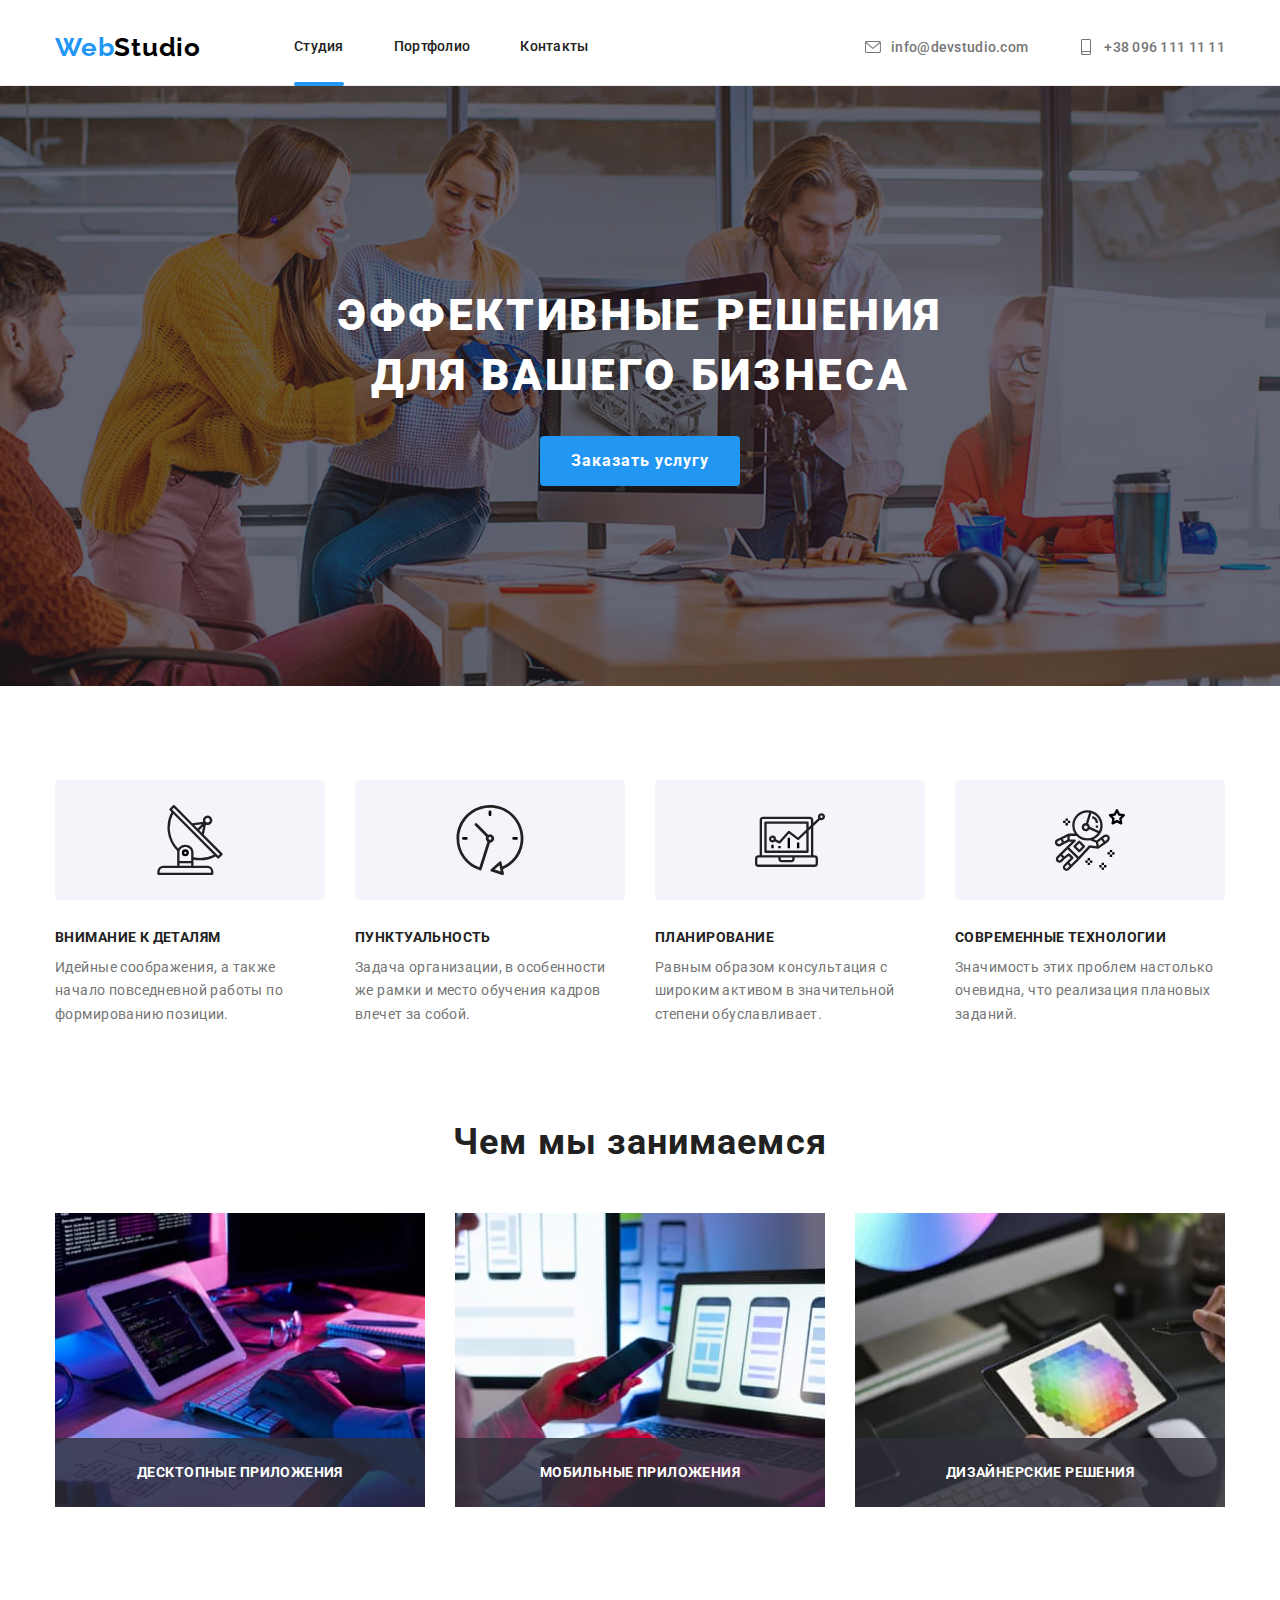
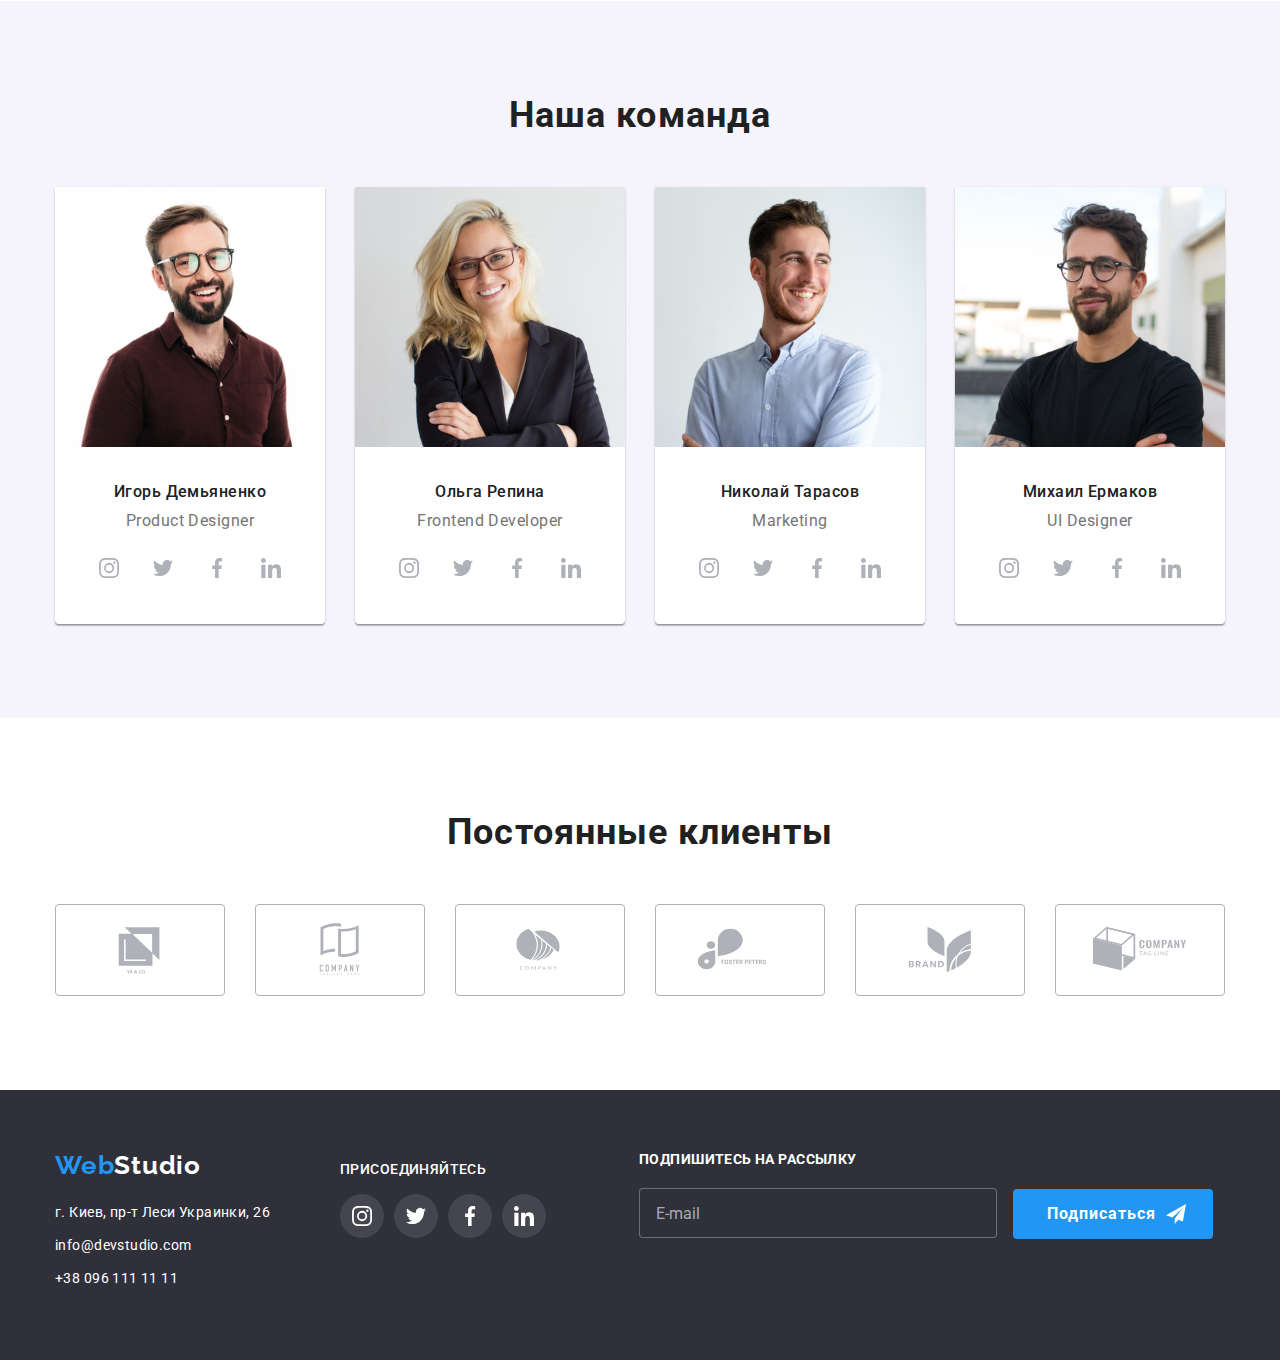
==== index.html @ be13a493 "зроблено папки для scss" ====
<!DOCTYPE html>
<html lang="ru">

<head>
    <meta charset="UTF-8">
    <meta http-equiv="X-UA-Compatible" content="IE=edge">
    <meta name="viewport" content="width=device-width, initial-scale=1.0">
    <title>Document</title>
    <link rel="stylesheet"
        href="https://cdnjs.cloudflare.com/ajax/libs/modern-normalize/1.1.0/modern-normalize.min.css">
    <link
        href="https://fonts.googleapis.com/css2?family=Raleway:wght@700&family=Roboto:wght@400;500;700;900&display=swap"
        rel="stylesheet">
    <!-- <link rel="stylesheet" href="./css/style.css"> -->
    <link rel="stylesheet" href="./css/main.min.css">
</head>

<body class="page">
    <header class="header">
        <div class="container">
            <nav class="nav">
                <a class="logo link" href="index.html"><span class="web">Web</span>Studio</a>
                <ul class="nav-list list">
                    <li class="link-text"><a class="nav-link studio link" href="index.html">Студия</a></li>
                    <li class="link-text"><a class="nav-link link" href="./portfolio.html">Портфолио</a></li>
                    <li class="link-text"><a class="nav-link link" href="">Контакты</a></li>
                </ul>
            </nav>
            <div class="contact-links link">
                <a class="contact-link link" href="mailto:info@devstudio.com">
                    <svg class="contacts-logo">
                        <use href="./images/svg/sprite.svg#icon-envelope"></use>
                    </svg> 
                    <span>
                        info@devstudio.com
                    </span>
                </a>
                <a class="contact-link link" href="tel:+380961111111">
                    <svg class="contacts-logo">
                        <use href="./images/svg/sprite.svg#icon-smartphone"></use>
                    </svg>
                    <span>
                        +38 096 111 11 11
                    </span>
                </a>
            </div>
        </div>
    </header>
    <main>
        <!-- секція герой -->
        <section class="section-hero">
            <h1 class="hero-title">Эффективные решения <br /> для вашего бизнеса</h1>
            <button class="hero-button" type="button" data-modal-open>Заказать услугу</button>
        </section>

        <!-- секція про нас -->

        <section class="about-us">
            <div class="container">
                <h2 hidden>О нас</h2>
                <ul class="superiority-list list">
                    <li class="superiority-item">
                        <div class="superiority-ikon">
                            <svg class="superiority-img" width="70" height="70">
                                <use href="./images/svg/sprite.svg#icon-antenna"></use>
                            </svg>
                        </div>
                        <h3 class="about-us-title">Внимание к деталям</h3>
                        <p class="about-us-text">Идейные соображения, а также начало повседневной работы по формированию
                            позиции.</p>
                    </li>
                    <li class="superiority-item">
                        <div class="superiority-ikon">
                            <svg class="superiority-img" width="70" height="70">
                                <use href="./images/svg/sprite.svg#icon-clock"></use>
                            </svg>
                        </div>
                        <h3 class="about-us-title">Пунктуальность</h3>
                        <p class="about-us-text">Задача организации, в особенности же рамки и место обучения кадров
                            влечет
                            за собой.</p>
                    </li>
                    <li class="superiority-item">
                        <div class="superiority-ikon">
                            <svg class="superiority-img" width="70" height="70">
                                <use href="./images/svg/sprite.svg#icon-diagram"></use>
                            </svg>
                        </div>
                        <h3 class="about-us-title">Планирование</h3>
                        <p class="about-us-text">Равным образом консультация с широким активом в значительной степени
                            обуславливает.</p>
                    </li>
                    <li class="superiority-item">
                        <div class="superiority-ikon">
                            <svg class="superiority-img" width="70" height="70">
                                <use href="./images/svg/sprite.svg#icon-astronaut"></use>
                            </svg>
                        </div>
                        <h3 class="about-us-title">Современные технологии</h3>
                        <p class="about-us-text">Значимость этих проблем настолько очевидна, что реализация плановых
                            заданий.</p>
                    </li>
                </ul>
            </div>
        </section>

        <!-- секція чим ми займамося -->
        <section class="section-work">
            <div class="container">
                <h2 class="work-title">Чем мы занимаемся</h2>
                <ul class="work-list list">
                    <li class="work-item">
                        <img src="./images/work/work1.jpg" alt="Работа за компьютером" width="370">
                        <div class="work-item-descr">
                            <p class="work-text">Десктопные приложения</p>
                        </div>
                    </li>
                    <li class="work-item">
                        <img src="./images/work/work2.jpg" alt="Рука с телефоном перед компьютером" width="370">
                        <div class="work-item-descr">
                            <p class="work-text">Мобильные приложения</p>
                        </div>
                    </li>
                    <li class="work-item">
                        <img src="./images/work/work3.jpg" alt="Планшет" width="370">
                        <div class="work-item-descr">
                            <p class="work-text">Дизайнерские решения</p>
                        </div>
                    </li>
                </ul>
            </div>
        </section>

        <!-- секція наша команда -->
        <section class="team">
            <div class="container">
                <h2 class="team-title">Наша команда</h2>
                <ul class="team-list list">
                    <li class="team-item">
                        <img src="./images/team/person1.jpg" alt="фото мужчины" width="270">
                        <div class="team-content">
                            <h3 class="team-name">Игорь Демьяненко</h3>
                            <p class="team-text">Product Designer</p>
                            <ul class="social-list list">
                                <li class="list-item ">
                                    <a class="s-l" href="">
                                        <svg class="social-icon " width="44" height="44">
                                            <use href="./images/svg/sprite.svg#icon-instagram"></use>
                                        </svg>
                                    </a>
                                </li>
                                <li class="list-item">
                                    <a class="s-l" href="">
                                        <svg class="social-icon" width="44" height="44">
                                            <use href="./images/svg/sprite.svg#icon-twitter"></use>
                                        </svg>
                                    </a>
                                </li>
                                <li class="list-item">
                                    <a class="s-l" href="">
                                        <svg class="social-icon" width="44" height="44">
                                            <use href="./images/svg/sprite.svg#icon-facebook"></use>
                                        </svg>
                                    </a>
                                </li>
                                <li class="list-item">
                                    <a class="s-l" href="">
                                        <svg class="social-icon" width="44" height="44">
                                            <use href="./images/svg/sprite.svg#icon-linkedin"></use>
                                        </svg>
                                    </a>
                                </li>
                            </ul>
                        </div>
                    </li>
                    <li class="team-item">
                        <img src="./images/team/person2.jpg" alt="фото женщины" width="270">
                        <div class="team-content">
                            <h3 class="team-name">Ольга Репина</h3>
                            <p class="team-text">Frontend Developer</p>
                            <ul class="social-list list">
                                <li class="list-item">
                                    <a class="s-l" href="">
                                        <svg class="social-icon" width="44" height="44">
                                            <use href="./images/svg/sprite.svg#icon-instagram"></use>
                                        </svg>
                                    </a>
                                </li>
                                <li class="list-item">
                                    <a class="s-l" href="">
                                        <svg class="social-icon" width="44" height="44">
                                            <use href="./images/svg/sprite.svg#icon-twitter"></use>
                                        </svg>
                                    </a>
                                </li>
                                <li class="list-item">
                                    <a class="s-l" href="">
                                        <svg class="social-icon" width="44" height="44">
                                            <use href="./images/svg/sprite.svg#icon-facebook"></use>
                                        </svg>
                                    </a>
                                </li>
                                <li class="list-item">
                                    <a class="s-l" href="">
                                        <svg class="social-icon" width="44" height="44">
                                            <use href="./images/svg/sprite.svg#icon-linkedin"></use>
                                        </svg>
                                    </a>
                                </li>
                            </ul>
                        </div>
                    </li>
                    <li class="team-item">
                        <img src="./images/team/person3.jpg" alt="фото мужчины" width="270">
                        <div class="team-content">
                            <h3 class="team-name">Николай Тарасов</h3>
                            <p class="team-text">Marketing</p>
                            <ul class="social-list list">
                                <li class="list-item">
                                    <a class="s-l" href="">
                                        <svg class="social-icon" width="44" height="44">
                                            <use href="./images/svg/sprite.svg#icon-instagram"></use>
                                        </svg>
                                    </a>
                                </li>
                                <li class="list-item">
                                    <a class="s-l" href="">
                                        <svg class="social-icon" width="44" height="44">
                                            <use href="./images/svg/sprite.svg#icon-twitter"></use>
                                        </svg>
                                    </a>
                                </li>
                                <li class="list-item">
                                    <a class="s-l" href="">
                                        <svg class="social-icon" width="44" height="44">
                                            <use href="./images/svg/sprite.svg#icon-facebook"></use>
                                        </svg>
                                    </a>
                                </li>
                                <li class="list-item">
                                    <a class="s-l" href="">
                                        <svg class="social-icon" width="44" height="44">
                                            <use href="./images/svg/sprite.svg#icon-linkedin"></use>
                                        </svg>
                                    </a>
                                </li>
                            </ul>
                        </div>
                    </li>
                    <li class="team-item">
                        <img src="./images/team/person4.jpg" alt="фото мужчины" width="270">
                        <div class="team-content">
                            <h3 class="team-name">Михаил Ермаков</h3>
                            <p class="team-text">UI Designer</p>
                            <ul class="social-list list">
                                <li class="list-item">
                                    <a class="s-l" href="">
                                        <svg class="social-icon" width="44" height="44">
                                            <use href="./images/svg/sprite.svg#icon-instagram"></use>
                                        </svg>
                                    </a>
                                </li>
                                <li class="list-item">
                                    <a class="s-l" href="">
                                        <svg class="social-icon" width="44" height="44">
                                            <use href="./images/svg/sprite.svg#icon-twitter"></use>
                                        </svg>
                                    </a>
                                </li>
                                <li class="list-item">
                                    <a class="s-l" href="">
                                        <svg class="social-icon" width="44" height="44">
                                            <use href="./images/svg/sprite.svg#icon-facebook"></use>
                                        </svg>
                                    </a>
                                </li>
                                <li class="list-item">
                                    <a class="s-l" href="">
                                        <svg class="social-icon" width="44" height="44">
                                            <use href="./images/svg/sprite.svg#icon-linkedin"></use>
                                        </svg>
                                    </a>
                                </li>
                            </ul>
                        </div>
                    </li>
                </ul>
            </div>
        </section>
    <!-- постійні клієнти -->
        <section class="our-clients">
            <h2 class="clients-title">Постоянные клиенты</h2>
            <ul class="client-list list">
                <li class="client-item">
                    <a class="cl-link" href="">
                        <svg class="client-logo ">
                            <use href="./images/svg/sprite.svg#icon-logo"> </use>
                        </svg>
                    </a>
                </li>
                <li class="client-item">
                    <a class="cl-link" href="">
                        <svg class="client-logo">
                            <use href="./images/svg/sprite.svg#icon-logo-1"> </use>
                        </svg>
                    </a>
                </li>
                <li class="client-item">
                    <a class="cl-link" href="">
                        <svg class="client-logo">
                            <use href="./images/svg/sprite.svg#icon-logo-2"> </use>
                        </svg>
                    </a>
                </li>
                <li class="client-item">
                    <a class="cl-link" href="">
                        <svg class="client-logo">
                            <use href="./images/svg/sprite.svg#icon-logo-3"> </use>
                        </svg>
                    </a>
                </li>
                <li class="client-item">
                    <a class="cl-link" href="">
                        <svg class="client-logo">
                            <use href="./images/svg/sprite.svg#icon-logo-4"> </use>
                        </svg>
                    </a>
                </li>
                <li class="client-item">
                    <a class="cl-link" href="">
                        <svg class="client-logo">
                            <use href="./images/svg/sprite.svg#icon-logo-5"> </use>
                        </svg>
                    </a>
                </li>
            </ul>
        </section>
    </main>

    <footer class="footer-all">
        <div class="container d-flex">
            <div class="container-footer">
                <a class="logo-footer link" href="index.html"><span class="web">Web</span>Studio</a>
                <address class="address">
                    <p class="address-text link">г. Киев, пр-т Леси Украинки, 26</p>
                    <a class="contacts-link-footer link" href="mailto:info@devstudio.com">info@devstudio.com</a>
                    <a class="contacts-link-footer link" href="tel:+380961111111">+38 096 111 11 11</a>
                </address>
            </div>
            <div class="footer-social">
                <h3 class="footer-social-title">ПРИСОЕДИНЯЙТЕСЬ</h3>
                <ul class="social-list list">
                    <li class="list-item">
                        <a class="s-l" href="">
                            <svg class="social-icon footer-icon" width="44" height="44">
                                <use href="./images/svg/sprite.svg#icon-instagram"></use>
                            </svg>
                        </a>
                    </li>
                    <li class="list-item">
                        <a class="s-l" href="">
                            <svg class="social-icon footer-icon" width="44" height="44">
                                <use href="./images/svg/sprite.svg#icon-twitter"></use>
                            </svg>
                        </a>
                    </li>
                    <li class="list-item">
                        <a class="s-l" href="">
                            <svg class="social-icon footer-icon" width="44" height="44">
                                <use href="./images/svg/sprite.svg#icon-facebook"></use>
                            </svg>
                        </a>
                    </li>
                    <li class="list-item">
                        <a class="s-l" href="">
                            <svg class="social-icon footer-icon" width="44" height="44">
                                <use href="./images/svg/sprite.svg#icon-linkedin"></use>
                            </svg>
                        </a>
                    </li>
                </ul>
            </div>
        

        <div>
            <form class="footer-form">
                <b class="footer-form-name">подпишитесь на рассылку</b>
                <div>
                    <input class="colortext" type="text" name="mail" placeholder="E-mail">
                    <button type="submit" class="footer-form-button">
                        <span class="subscribe">Подписаться</span>
                        <svg class="subscribe-icon">
                            <use href="./images/svg/sprite.svg#icon-icon-send"></use>
                        </svg>
                    </button>
                </div>
            </form>
        </div>
    </div>

    </footer>

    <div class="backdrop is-hidden" data-modal>
        <div class="modal">
            <form class="modal-form">
                <p class="modal-title">Оставьте свои данные, мы вам перезвоним</p>
                <div class="modal-group">
                    <label class="modal-label" for="user-name">Имя</label>
                    <input class="modal-input" type="text" name="name" id="user-name">
                    <svg class="modal-logo">
                        <use href="./images/modal/modal.svg#icon-person-black-18dp-1"></use>
                    </svg>
                </div>

                <div class="modal-group">
                    <label class="modal-label" for="user-tel">Телефон</label>
                   <span class=""></span>
                    <input class="modal-input" type="tel" name="phone-number" id="user-tel">
                    <svg class="modal-logo">
                        <use href="./images/modal/modal.svg#icon-phone-black-18dp-1"></use>
                    </svg>
                </div>
                <div class="modal-group">
                    <label class="modal-label" for="user-email">Почта</label>
                    <input class="modal-input" type="email" name="email" id="user-email">
                    <svg class="modal-logo">
                        <use href="./images/modal/modal.svg#icon-email-black-18dp-1"></use>
                    </svg>
                </div>
                <div class="modal-group">
                    <label class="modal-label" for="user-coment">Комментарий</label>
                    <textarea class="modal-textarea" name="coment" id="user-coment" placeholder="Введите текст" ></textarea>
                </div>
        
                <label class="checkbox-label">
                    <input class="checkbox-input" type="checkbox" name="contract" value="accept-contract">
                    <svg class="checkbox-icon" width="16" height="15">
                        <use href="./images/svg/sprite.svg#icon-check"></use>
                    </svg>
                    <span class="modal-option-span">Соглашаюсь с рассылкой и принимаю
                        <a href="#">Условия договора</a></span>
                </label>
                            
                <button type="submit" class="btn-submit">Отправить</button>

            </form>            
            <button class="modal-button" data-modal-close>
                <svg class="modal-logo-close">
                    <use href="./images/modal/modal.svg#icon-close-black-18dp-2-1" width="18" height="18"></use>
                </svg>
            </button> </div>
    </div>
    
    <script src="./js/modal.js"></script>
</body>

</html>
---- css/style.css ----
/* стилі сторінки */




/* хедер */



/* logo */



/* nav */


/* hero */



 /* <!-- секція про нас --> */



 /* <!-- секція чим ми займамося --> */


/* <!-- секція наша команда --> */








/*--------------------------- footer -----------------------------*/

 

/*------------------ портфоліо -------------------------------*/
---- css/main.min.css ----
h1,h2,h3,h4,h5,h6,p{margin-top:0;margin-bottom:0}ul{margin-top:0;margin-bottom:0;padding-left:0}.html{box-sizing:border-box}.page{font-family:"Roboto",sans-serif;color:#757575}.list{list-style:none;padding:0;margin:0}.link{text-decoration:none}.container{width:1200px;padding-left:15px;padding-right:15px;margin:0 auto}.header .container{display:flex;align-items:center}.header{border-bottom:1px solid #ECECEC;padding-top:32px;padding-bottom:22px}.nav{display:flex;align-items:center}.nav-list{display:flex}.link-text{position:relative}.studio::after,.portfolio::after{content:"";position:absolute;left:0;bottom:-31px;display:block;width:100%;height:4px;border-radius:2px;background-color:#2196F3}.nav-link{display:block;color:#212121;font-weight:500;font-size:14px;line-height:1.14;letter-spacing:0.02em;transition-property:color;transition-duration:250ms;transition-timing-function:cubic-bezier(0.4, 0, 0.2, 1)}.nav-link:hover,.nav-link:focus{border-color:#2196F3;fill:#2196F3}.link-text:not(:last-child){margin-right:50px}.contact-links{display:flex;font-style:normal;font-weight:500;font-size:14px;line-height:1.1428;letter-spacing:0.02em;margin-left:auto;height:16px}.contact-link{color:#757575;display:flex;transition-property:color;transition-duration:250ms;transition-timing-function:cubic-bezier(0.4, 0, 0.2, 1)}.contact-link:focus,.contact-link:hover{color:#2196F3;fill:#2196F3}.contact-link:not(:last-child){margin-right:50px}.contacts-logo{width:16px;fill:#757575;margin-right:10px;transition-property:fill;transition-duration:250ms;transition-timing-function:cubic-bezier(0.4, 0, 0.2, 1)}.contact-link:hover .contacts-logo,.contact-link:focus .contacts-logo{color:#2196F3;fill:#2196F3}.logo{margin-right:93px;font-family:"Raleway",sans-serif;font-weight:700;font-size:26px;line-height:1.19;letter-spacing:0.03em;color:#000}.web{color:#2196F3}.section-hero{padding-top:200px;padding-bottom:200px;text-align:center;max-width:1600px;background-image:linear-gradient(rgba(47,48,58,0.4), rgba(47,48,58,0.4)),url(../images/bcg/bcg.jpg);background-repeat:no-repeat;background-position:center;background-size:cover;margin:auto}.hero-title{margin-top:0;margin-bottom:30px;font-weight:900;font-size:44px;line-height:1.36;letter-spacing:0.06em;text-transform:uppercase;color:#fff}.hero-button{margin:auto;text-align:center;width:200px;height:50px;border-radius:4px;border:none;font-weight:700;font-size:16px;line-height:1.87;align-items:center;letter-spacing:0.06em;color:#fff;background-color:#2196F3;cursor:pointer}.about-us{padding-top:94px}.superiority-list{display:flex;margin-left:-30px}.superiority-ikon{width:270px;height:120px;background:#F5F4FA;border-radius:4px;margin-bottom:30px;display:flex;justify-content:center;align-items:center}.superiority-item{width:calc((100% - 30px) / 4);margin-left:30px}.about-us-title{margin:0;font-size:14px;line-height:1.14;letter-spacing:0.03em;text-transform:uppercase;color:#212121}.about-us-text{margin-top:10px;font-weight:400;font-size:14px;line-height:1.71;letter-spacing:0.03em;color:#757575}.section-work{padding:94px 0}.work-title{margin-top:0;margin-bottom:50px;font-weight:700;font-size:36px;line-height:1.17;text-align:center;letter-spacing:0.03em;color:#212121}.work-item{position:relative;width:calc((100% - 60px) / 3);height:294px}.work-item:not(:last-child){margin-right:30px}.work-list{display:flex}.work-item-descr{position:absolute;bottom:0;right:0;width:100%;background:rgba(47,48,58,0.8)}.work-text{margin:27px 82px;font-weight:700;font-size:14px;line-height:1.14;text-align:center;letter-spacing:0.03em;text-transform:uppercase;color:#fff}.team-list{display:flex;margin-top:50px}.team{background-color:#F5F4FA;padding-top:94px;padding-bottom:94px}.team-item:not(:last-child){margin-right:30px}.team-item{width:calc((100% - 90px) / 4);background-color:#fff;box-shadow:0px 1px 3px rgba(0,0,0,0.12),0px 1px 1px rgba(0,0,0,0.14),0px 2px 1px rgba(0,0,0,0.2);border-radius:0px 0px 4px 4px}.team-title{font-weight:700;font-size:36px;line-height:1.16;text-align:center;letter-spacing:0.03em;color:#212121}.team-content{padding-top:30px;padding-bottom:30px}.team-name{margin-bottom:10px;font-weight:500;font-size:16px;line-height:1.19;text-align:center;letter-spacing:0.03em;color:#212121}.team-text{font-weight:400;font-size:16px;line-height:1.19;text-align:center;letter-spacing:0.03em;color:#757575}.social-list{display:flex;justify-content:center;margin-top:16px}.s-l:focus .social-icon{background-color:#2196F3;fill:#fff}.social-icon{fill:#AFB1B8;border-radius:50px;transition-property:background-color, fill;transition-duration:250ms;transition-timing-function:cubic-bezier(0.4, 0, 0.2, 1)}.social-icon:hover,.social-icon:focus{background-color:#2196F3;fill:#fff}.list-item:not(:last-child){margin-right:10px}.clients-title{font-weight:700;font-size:36px;line-height:1.16;text-align:center;letter-spacing:0.03em;color:#212121;margin-top:94px;margin-bottom:50px}.client-list{display:flex;justify-content:center;margin-bottom:94px}.client-item{width:170px;height:92px;border:1px solid #AFB1B8;border-radius:4px;align-items:center;display:flex;justify-content:center;transition-property:fill, border-color;transition-duration:250ms;transition-timing-function:cubic-bezier(0.4, 0, 0.2, 1)}.client-item:focus,.client-item:hover{border-color:#2196F3;fill:#2196F3}.cl-link{width:100%;height:100%;justify-content:center;display:flex;align-items:center}.client-item:not(:last-child){margin-right:30px}.client-logo{width:106px;height:60px;fill:#AFB1B8}.client-item:hover .client-logo{border-color:#2196F3;fill:#2196F3}.cl-link:focus .client-logo{border-color:#2196F3;fill:#2196F3}.footer-all{display:flex;align-items:baseline;padding-top:60px;padding-bottom:60px}.d-flex{display:flex}.logo-footer{font-family:"Raleway",sans-serif;font-weight:700;font-size:26px;line-height:1.19;letter-spacing:0.03em;color:#fff}.address-text,.contacts-link-footer{margin-top:0;margin-bottom:9px}.address{margin-top:20px;font-style:normal}.address-text,.contacts-link-footer{font-weight:400;font-size:14px;line-height:1.71;letter-spacing:0.03em;color:#fff}.contacts-link-footer{color:footer-link-color;display:block;transition-property:color;transition-duration:250ms;transition-timing-function:cubic-bezier(0.4, 0, 0.2, 1)}.contacts-link-footer:hover,.contacts-link-footer:focus{color:#2196F3}.footer-social-title{font-weight:500;font-size:14px;line-height:1.14;letter-spacing:0.03em;text-transform:uppercase;color:#FFFFFF}.footer-icon{background:rgba(255,255,255,0.1);border-radius:50px;fill:#FFFFFF}.footer-all{background-color:#2F303A}.footer-social{margin-left:70px;align-items:unset;margin-top:12px}.footer-form{margin-left:93px}.footer-form-name{font-weight:700;font-size:14px;line-height:1.14;letter-spacing:0.03em;text-transform:uppercase;color:#FFFFFF}.footer-form input{margin-top:20px;margin-right:12px;padding-left:16px;width:358px;height:50px;border:1px solid rgba(255,255,255,0.3);border-radius:4px;background-color:#2F303A}.footer-form input::placeholder{color:rgba(255,255,255,0.6)}.colortext{color:rgba(255,255,255,0.6)}.footer-form-button{width:200px;height:50px;background:#2196F3;border:none;border-radius:4px;display:inline-flex;align-items:center}.subscribe{display:flex;justify-content:center;align-items:center;font-weight:bold;font-size:16px;line-height:1,87;padding-left:28px;margin-right:10px;letter-spacing:0.06em;color:#FFFFFF}.subscribe-icon{width:20px;height:20px;fill:#FFFFFF;margin-right:10px}.filter-button-list{display:flex;justify-content:center;margin-left:auto;margin-right:auto;margin-bottom:50px}.filter-button-item{margin-right:8px}.filter-button-item:hover,.filter-button-item:focus{color:white;border-radius:4px}.filter-button-item:last-child{margin-right:0}.filter-button{padding:6px 22px;border:none;border-radius:4px;font-family:"Roboto",sans-serif;font-weight:500;font-size:16px;line-height:1.62;text-align:center;letter-spacing:0.03em;color:#212121;background-color:#F5F4FA;cursor:pointer}.filter-button:hover,.filter-button:focus{background:#2196F3;color:#FFFFFF}.section-project{padding-top:94px}.project-list{margin-top:50px;display:flex;flex-wrap:wrap;margin-bottom:100px}.project-text{position:absolute;top:0;left:0;width:100%;height:100%;padding:64px 23px;transform:translateY(100%);transition:transform 250ms linear;font-weight:normal;font-size:18px;line-height:1.56;letter-spacing:0.03em;color:#fff;background-color:rgba(33,150,243,0.9)}.all-card{position:relative;overflow:hidden}.project-card:hover .project-text{transform:translateY(0%)}.project-title-name{padding:20px 24px}.project-card{border:1px solid #EEEEEE;margin-right:30px;margin-bottom:30px;width:calc((100% - 60px) / 3);transition-property:box-shadow;transition-duration:250ms;transition-timing-function:cubic-bezier(0.4, 0, 0.2, 1)}.project-card:focus,.project-card:focus-visible,.project-card:hover{box-shadow:0px 1px 1px rgba(0,0,0,0.12),0px 4px 4px rgba(0,0,0,0.06),1px 4px 6px rgba(0,0,0,0.16)}.project-card:nth-last-child(-n+3){margin-bottom:0}.project-card:nth-child(3n+3){margin-right:0}.project-title{font-weight:700;font-size:18px;line-height:2.00;letter-spacing:0.06em;color:#212121}.project-name{font-weight:400;font-size:16px;line-height:1.87;letter-spacing:0.03em;color:#757575}.animate-on-hover{transition-property:background, color;transition-duration:250ms;transition-timing-function:cubic-bezier(0.4, 0, 0.2, 1)}.animate-on-hover:hover{background:#2196F3;color:#fff}.backdrop{position:fixed;top:0;left:0;width:100%;height:100%;background-color:rgba(0,0,0,0.2);transition:opacity 1000ms cubic-bezier(0.4, 0, 0.2, 1)}.backdrop.is-hidden{opacity:0;pointer-events:none;visibility:visible}.modal{position:absolute;top:50%;left:50%;transform:translate(-50%, -50%);min-width:528px;height:581px;box-shadow:0px 1px 3px rgba(0,0,0,0.12),0px 1px 1px rgba(0,0,0,0.14),0px 2px 1px rgba(0,0,0,0.2);border-radius:4px;background-color:#fff}.modal-form{padding:40px;display:flex;flex-direction:column}.modal-title{font-weight:700;font-size:20px;line-height:1.15;text-align:center;letter-spacing:0.03em;color:#212121;margin-bottom:27px}.modal-label{font-weight:normal;font-size:12px;line-height:1.14;letter-spacing:0.01em;color:#757575}.modal-group{position:relative;display:flex;flex-direction:column;margin-bottom:10px}.modal-input{width:100%;height:40px;border:1px solid rgba(33,33,33,0.2);border-radius:4px;padding-left:42px}.modal-input:focus ~ .modal-logo,.modal-input:hover ~ .modal-logo{fill:#2196F3;transition-property:color;transition-duration:5250ms;transition-timing-function:cubic-bezier(0.4, 0, 0.2, 1)}.modal-form input:hover,.modal-form input:focus,.modal-form input:active{cursor:pointer;border-color:#2196F3;outline:none}.modal-textarea{resize:none;width:448px;height:120px;border:1px solid rgba(33,33,33,0.2);padding:12px 16px}.modal-form textarea:hover,.modal-form textarea:focus,.modal-form textarea:active{cursor:pointer;border-color:#2196F3;outline:none}.modal-logo{position:absolute;top:22px;left:12px;width:18px;height:18px}.checkbox-label{margin-top:10px;margin-bottom:30px;margin-left:12px}.checkbox-icon{fill:#FFFFFF;background-color:#FFFFFF;border:2px solid #212121;border-radius:2px}.checkbox-input{position:absolute;width:1px;height:1px;margin:-1px;border:0;padding:0;clip:rect(0 0 0 0);overflow:hidden}.checkbox-input:checked+.checkbox-icon{background-color:#2196F3;border-color:#2196F3}.modal-option-span{font-weight:400;font-size:14px;line-height:1.71;letter-spacing:0.03em;color:#757575}.modal-option-span>a{color:#2196F3}.btn-submit{margin:auto;text-align:center;width:200px;height:50px;border-radius:4px;border:none;font-weight:700;font-size:16px;line-height:1.87;align-items:center;letter-spacing:0.06em;color:#fff;background-color:#2196F3;cursor:pointer}.modal-button{position:absolute;top:8px;right:8px;width:30px;height:30px;border-radius:50%;background:#FFFFFF;border:1px solid rgba(0,0,0,0.1);box-sizing:border-box;cursor:pointer}.modal-button:hover{fill:#2196F3}.modal-logo-close{position:absolute;top:50%;left:50%;transform:translate(-50%, -50%);height:18px;width:18px}.modal-textarea::placeholder{font-weight:normal;font-size:14px;line-height:16px;letter-spacing:0.01em;color:rgba(117,117,117,0.5)}
/*# sourceMappingURL=main.min.css.map */
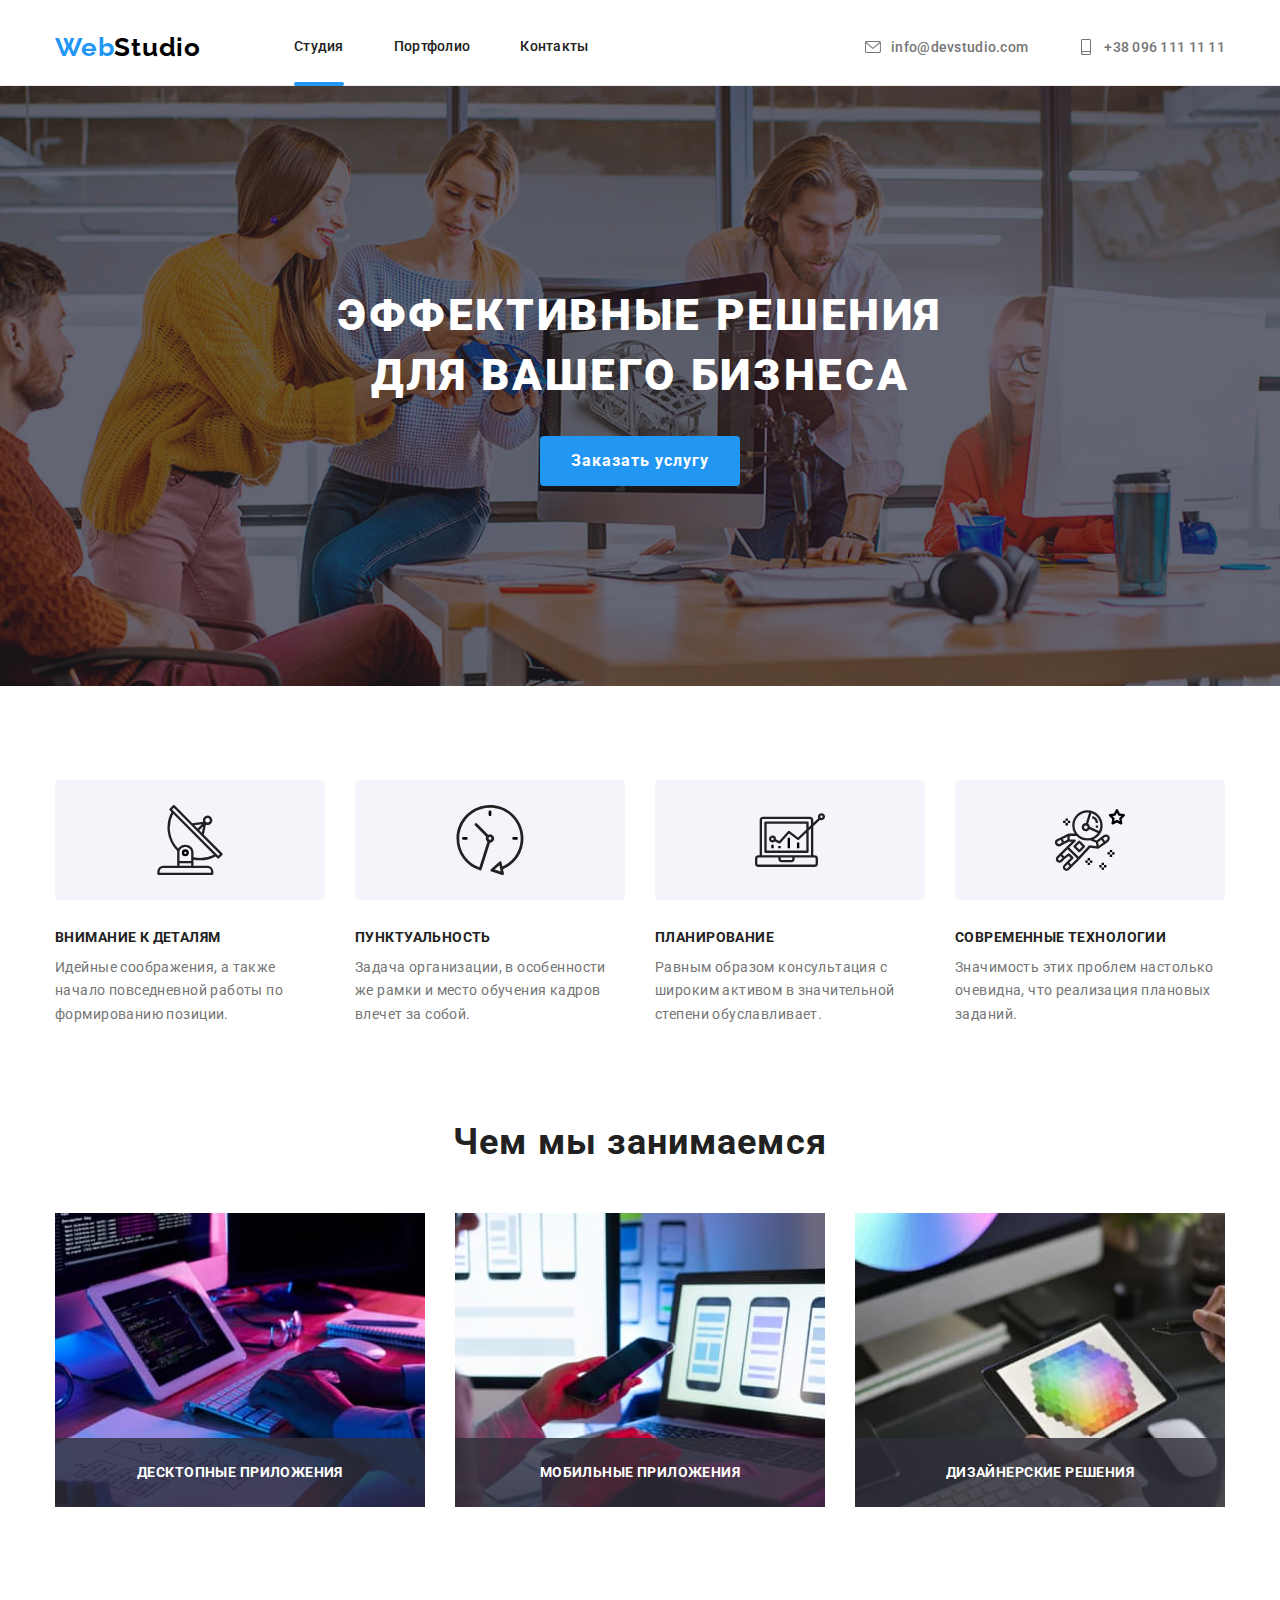
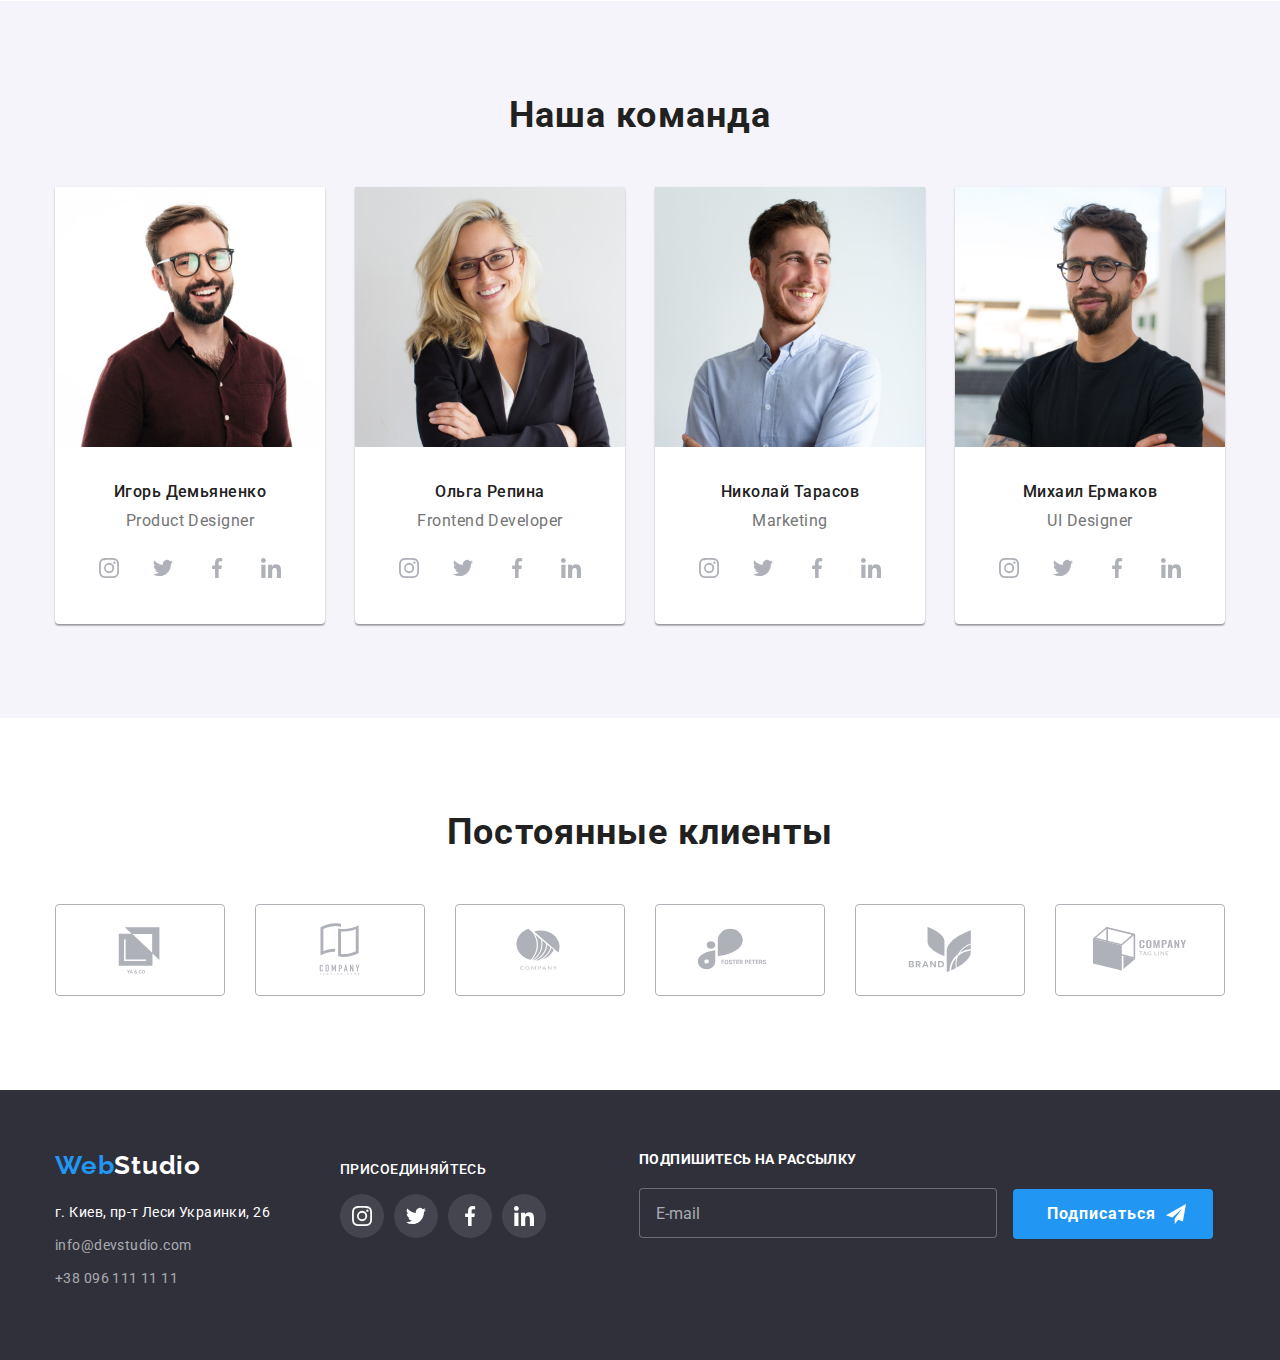
==== commit 49e43255: "рефакторинг CSS-кода проекта используя препроцессор SASS" ====
--- a/index.html
+++ b/index.html
@@ -11,7 +11,7 @@
     <link
         href="https://fonts.googleapis.com/css2?family=Raleway:wght@700&family=Roboto:wght@400;500;700;900&display=swap"
         rel="stylesheet">
-    <!-- <link rel="stylesheet" href="./css/style.css"> -->
+    <link rel="stylesheet" href="./css/style.css">
     <link rel="stylesheet" href="./css/main.min.css">
 </head>
 
@@ -19,24 +19,24 @@
     <header class="header">
         <div class="container">
             <nav class="nav">
-                <a class="logo link" href="index.html"><span class="web">Web</span>Studio</a>
-                <ul class="nav-list list">
-                    <li class="link-text"><a class="nav-link studio link" href="index.html">Студия</a></li>
-                    <li class="link-text"><a class="nav-link link" href="./portfolio.html">Портфолио</a></li>
-                    <li class="link-text"><a class="nav-link link" href="">Контакты</a></li>
+                <a class="logo link" href="index.html"><span class="logo__web">Web</span>Studio</a>
+                <ul class="nav__list list">
+                    <li class="nav__link-text"><a class="nav__link studio link" href="index.html">Студия</a></li>
+                    <li class="nav__link-text"><a class="nav__link link" href="./portfolio.html">Портфолио</a></li>
+                    <li class="nav__link-text"><a class="nav__link link" href="">Контакты</a></li>
                 </ul>
             </nav>
-            <div class="contact-links link">
-                <a class="contact-link link" href="mailto:info@devstudio.com">
-                    <svg class="contacts-logo">
+            <div class="contact-header link">
+                <a class="contact-header__link link" href="mailto:info@devstudio.com">
+                    <svg class="contact-header__logo">
                         <use href="./images/svg/sprite.svg#icon-envelope"></use>
                     </svg> 
                     <span>
                         info@devstudio.com
                     </span>
                 </a>
-                <a class="contact-link link" href="tel:+380961111111">
-                    <svg class="contacts-logo">
+                <a class="contact-header__link link" href="tel:+380961111111">
+                    <svg class="contact-header__logo">
                         <use href="./images/svg/sprite.svg#icon-smartphone"></use>
                     </svg>
                     <span>
@@ -48,56 +48,56 @@
     </header>
     <main>
         <!-- секція герой -->
-        <section class="section-hero">
-            <h1 class="hero-title">Эффективные решения <br /> для вашего бизнеса</h1>
-            <button class="hero-button" type="button" data-modal-open>Заказать услугу</button>
+        <section class="hero">
+            <h1 class="hero__title">Эффективные решения <br /> для вашего бизнеса</h1>
+            <button class="hero__button" type="button" data-modal-open>Заказать услугу</button>
         </section>
 
         <!-- секція про нас -->
 
-        <section class="about-us">
+        <section class="superiority">
             <div class="container">
                 <h2 hidden>О нас</h2>
-                <ul class="superiority-list list">
-                    <li class="superiority-item">
-                        <div class="superiority-ikon">
-                            <svg class="superiority-img" width="70" height="70">
+                <ul class="superiority__list list">
+                    <li class="superiority__item">
+                        <div class="superiority__icon">
+                            <svg class="superiority__img" width="70" height="70">
                                 <use href="./images/svg/sprite.svg#icon-antenna"></use>
                             </svg>
                         </div>
-                        <h3 class="about-us-title">Внимание к деталям</h3>
-                        <p class="about-us-text">Идейные соображения, а также начало повседневной работы по формированию
+                        <h3 class="superiority__title">Внимание к деталям</h3>
+                        <p class="superiority__text">Идейные соображения, а также начало повседневной работы по формированию
                             позиции.</p>
                     </li>
-                    <li class="superiority-item">
-                        <div class="superiority-ikon">
-                            <svg class="superiority-img" width="70" height="70">
+                    <li class="superiority__item">
+                        <div class="superiority__icon">
+                            <svg class="superiority__img" width="70" height="70">
                                 <use href="./images/svg/sprite.svg#icon-clock"></use>
                             </svg>
                         </div>
-                        <h3 class="about-us-title">Пунктуальность</h3>
-                        <p class="about-us-text">Задача организации, в особенности же рамки и место обучения кадров
+                        <h3 class="superiority__title">Пунктуальность</h3>
+                        <p class="superiority__text">Задача организации, в особенности же рамки и место обучения кадров
                             влечет
                             за собой.</p>
                     </li>
-                    <li class="superiority-item">
-                        <div class="superiority-ikon">
-                            <svg class="superiority-img" width="70" height="70">
+                    <li class="superiority__item">
+                        <div class="superiority__icon">
+                            <svg class="superiority__img" width="70" height="70">
                                 <use href="./images/svg/sprite.svg#icon-diagram"></use>
                             </svg>
                         </div>
-                        <h3 class="about-us-title">Планирование</h3>
-                        <p class="about-us-text">Равным образом консультация с широким активом в значительной степени
+                        <h3 class="superiority__title">Планирование</h3>
+                        <p class="superiority__text">Равным образом консультация с широким активом в значительной степени
                             обуславливает.</p>
                     </li>
-                    <li class="superiority-item">
-                        <div class="superiority-ikon">
-                            <svg class="superiority-img" width="70" height="70">
+                    <li class="superiority__item">
+                        <div class="superiority__icon">
+                            <svg class="superiority__img" width="70" height="70">
                                 <use href="./images/svg/sprite.svg#icon-astronaut"></use>
                             </svg>
                         </div>
-                        <h3 class="about-us-title">Современные технологии</h3>
-                        <p class="about-us-text">Значимость этих проблем настолько очевидна, что реализация плановых
+                        <h3 class="superiority__title">Современные технологии</h3>
+                        <p class="superiority__text">Значимость этих проблем настолько очевидна, что реализация плановых
                             заданий.</p>
                     </li>
                 </ul>
@@ -105,27 +105,21 @@
         </section>
 
         <!-- секція чим ми займамося -->
-        <section class="section-work">
+        <section class="work">
             <div class="container">
-                <h2 class="work-title">Чем мы занимаемся</h2>
-                <ul class="work-list list">
-                    <li class="work-item">
+                <h2 class="work__title">Чем мы занимаемся</h2>
+                <ul class="work__list list">
+                    <li class="work__item">
                         <img src="./images/work/work1.jpg" alt="Работа за компьютером" width="370">
-                        <div class="work-item-descr">
-                            <p class="work-text">Десктопные приложения</p>
-                        </div>
-                    </li>
-                    <li class="work-item">
+                            <p class="work__text">Десктопные приложения</p>
+                    </li>
+                    <li class="work__item">
                         <img src="./images/work/work2.jpg" alt="Рука с телефоном перед компьютером" width="370">
-                        <div class="work-item-descr">
-                            <p class="work-text">Мобильные приложения</p>
-                        </div>
-                    </li>
-                    <li class="work-item">
+                        <p class="work__text">Мобильные приложения</p>
+                    </li>
+                    <li class="work__item">
                         <img src="./images/work/work3.jpg" alt="Планшет" width="370">
-                        <div class="work-item-descr">
-                            <p class="work-text">Дизайнерские решения</p>
-                        </div>
+                        <p class="work__text">Дизайнерские решения</p>
                     </li>
                 </ul>
             </div>
@@ -134,38 +128,38 @@
         <!-- секція наша команда -->
         <section class="team">
             <div class="container">
-                <h2 class="team-title">Наша команда</h2>
+                <h2 class="team__title">Наша команда</h2>
                 <ul class="team-list list">
-                    <li class="team-item">
+                    <li class="team-list__item">
                         <img src="./images/team/person1.jpg" alt="фото мужчины" width="270">
-                        <div class="team-content">
-                            <h3 class="team-name">Игорь Демьяненко</h3>
-                            <p class="team-text">Product Designer</p>
+                        <div class="team-list__content">
+                            <h3 class="team-list__name">Игорь Демьяненко</h3>
+                            <p class="team-list__text">Product Designer</p>
                             <ul class="social-list list">
-                                <li class="list-item ">
-                                    <a class="s-l" href="">
-                                        <svg class="social-icon " width="44" height="44">
+                                <li class="social-list__item ">
+                                    <a class="social-list__link" href="">
+                                        <svg class="social-list__icon " width="44" height="44">
                                             <use href="./images/svg/sprite.svg#icon-instagram"></use>
                                         </svg>
                                     </a>
                                 </li>
-                                <li class="list-item">
-                                    <a class="s-l" href="">
-                                        <svg class="social-icon" width="44" height="44">
+                                <li class="social-list__item">
+                                    <a class="social-list__link" href="">
+                                        <svg class="social-list__icon" width="44" height="44">
                                             <use href="./images/svg/sprite.svg#icon-twitter"></use>
                                         </svg>
                                     </a>
                                 </li>
-                                <li class="list-item">
-                                    <a class="s-l" href="">
-                                        <svg class="social-icon" width="44" height="44">
+                                <li class="social-list__item">
+                                    <a class="social-list__link" href="">
+                                        <svg class="social-list__icon" width="44" height="44">
                                             <use href="./images/svg/sprite.svg#icon-facebook"></use>
                                         </svg>
                                     </a>
                                 </li>
-                                <li class="list-item">
-                                    <a class="s-l" href="">
-                                        <svg class="social-icon" width="44" height="44">
+                                <li class="social-list__item">
+                                    <a class="social-list__link" href="">
+                                        <svg class="social-list__icon" width="44" height="44">
                                             <use href="./images/svg/sprite.svg#icon-linkedin"></use>
                                         </svg>
                                     </a>
@@ -173,36 +167,36 @@
                             </ul>
                         </div>
                     </li>
-                    <li class="team-item">
+                    <li class="team-list__item">
                         <img src="./images/team/person2.jpg" alt="фото женщины" width="270">
-                        <div class="team-content">
-                            <h3 class="team-name">Ольга Репина</h3>
-                            <p class="team-text">Frontend Developer</p>
+                        <div class="team-list__content">
+                            <h3 class="team-list__name">Ольга Репина</h3>
+                            <p class="team-list__text">Frontend Developer</p>
                             <ul class="social-list list">
-                                <li class="list-item">
-                                    <a class="s-l" href="">
-                                        <svg class="social-icon" width="44" height="44">
+                                <li class="social-list__item ">
+                                    <a class="social-list__link" href="">
+                                        <svg class="social-list__icon " width="44" height="44">
                                             <use href="./images/svg/sprite.svg#icon-instagram"></use>
                                         </svg>
                                     </a>
                                 </li>
-                                <li class="list-item">
-                                    <a class="s-l" href="">
-                                        <svg class="social-icon" width="44" height="44">
+                                <li class="social-list__item">
+                                    <a class="social-list__link" href="">
+                                        <svg class="social-list__icon" width="44" height="44">
                                             <use href="./images/svg/sprite.svg#icon-twitter"></use>
                                         </svg>
                                     </a>
                                 </li>
-                                <li class="list-item">
-                                    <a class="s-l" href="">
-                                        <svg class="social-icon" width="44" height="44">
+                                <li class="social-list__item">
+                                    <a class="social-list__link" href="">
+                                        <svg class="social-list__icon" width="44" height="44">
                                             <use href="./images/svg/sprite.svg#icon-facebook"></use>
                                         </svg>
                                     </a>
                                 </li>
-                                <li class="list-item">
-                                    <a class="s-l" href="">
-                                        <svg class="social-icon" width="44" height="44">
+                                <li class="social-list__item">
+                                    <a class="social-list__link" href="">
+                                        <svg class="social-list__icon" width="44" height="44">
                                             <use href="./images/svg/sprite.svg#icon-linkedin"></use>
                                         </svg>
                                     </a>
@@ -210,36 +204,36 @@
                             </ul>
                         </div>
                     </li>
-                    <li class="team-item">
+                    <li class="team-list__item">
                         <img src="./images/team/person3.jpg" alt="фото мужчины" width="270">
-                        <div class="team-content">
-                            <h3 class="team-name">Николай Тарасов</h3>
-                            <p class="team-text">Marketing</p>
+                        <div class="team-list__content">
+                            <h3 class="team-list__name">Николай Тарасов</h3>
+                            <p class="team-list__text">Marketing</p>
                             <ul class="social-list list">
-                                <li class="list-item">
-                                    <a class="s-l" href="">
-                                        <svg class="social-icon" width="44" height="44">
+                                <li class="social-list__item ">
+                                    <a class="social-list__link" href="">
+                                        <svg class="social-list__icon " width="44" height="44">
                                             <use href="./images/svg/sprite.svg#icon-instagram"></use>
                                         </svg>
                                     </a>
                                 </li>
-                                <li class="list-item">
-                                    <a class="s-l" href="">
-                                        <svg class="social-icon" width="44" height="44">
+                                <li class="social-list__item">
+                                    <a class="social-list__link" href="">
+                                        <svg class="social-list__icon" width="44" height="44">
                                             <use href="./images/svg/sprite.svg#icon-twitter"></use>
                                         </svg>
                                     </a>
                                 </li>
-                                <li class="list-item">
-                                    <a class="s-l" href="">
-                                        <svg class="social-icon" width="44" height="44">
+                                <li class="social-list__item">
+                                    <a class="social-list__link" href="">
+                                        <svg class="social-list__icon" width="44" height="44">
                                             <use href="./images/svg/sprite.svg#icon-facebook"></use>
                                         </svg>
                                     </a>
                                 </li>
-                                <li class="list-item">
-                                    <a class="s-l" href="">
-                                        <svg class="social-icon" width="44" height="44">
+                                <li class="social-list__item">
+                                    <a class="social-list__link" href="">
+                                        <svg class="social-list__icon" width="44" height="44">
                                             <use href="./images/svg/sprite.svg#icon-linkedin"></use>
                                         </svg>
                                     </a>
@@ -247,36 +241,36 @@
                             </ul>
                         </div>
                     </li>
-                    <li class="team-item">
+                    <li class="team-list__item">
                         <img src="./images/team/person4.jpg" alt="фото мужчины" width="270">
-                        <div class="team-content">
-                            <h3 class="team-name">Михаил Ермаков</h3>
-                            <p class="team-text">UI Designer</p>
+                        <div class="team-list__content">
+                            <h3 class="team-list__name">Михаил Ермаков</h3>
+                            <p class="team-list__text">UI Designer</p>
                             <ul class="social-list list">
-                                <li class="list-item">
-                                    <a class="s-l" href="">
-                                        <svg class="social-icon" width="44" height="44">
+                                <li class="social-list__item ">
+                                    <a class="social-list__link" href="">
+                                        <svg class="social-list__icon " width="44" height="44">
                                             <use href="./images/svg/sprite.svg#icon-instagram"></use>
                                         </svg>
                                     </a>
                                 </li>
-                                <li class="list-item">
-                                    <a class="s-l" href="">
-                                        <svg class="social-icon" width="44" height="44">
+                                <li class="social-list__item">
+                                    <a class="social-list__link" href="">
+                                        <svg class="social-list__icon" width="44" height="44">
                                             <use href="./images/svg/sprite.svg#icon-twitter"></use>
                                         </svg>
                                     </a>
                                 </li>
-                                <li class="list-item">
-                                    <a class="s-l" href="">
-                                        <svg class="social-icon" width="44" height="44">
+                                <li class="social-list__item">
+                                    <a class="social-list__link" href="">
+                                        <svg class="social-list__icon" width="44" height="44">
                                             <use href="./images/svg/sprite.svg#icon-facebook"></use>
                                         </svg>
                                     </a>
                                 </li>
-                                <li class="list-item">
-                                    <a class="s-l" href="">
-                                        <svg class="social-icon" width="44" height="44">
+                                <li class="social-list__item">
+                                    <a class="social-list__link" href="">
+                                        <svg class="social-list__icon" width="44" height="44">
                                             <use href="./images/svg/sprite.svg#icon-linkedin"></use>
                                         </svg>
                                     </a>
@@ -288,47 +282,47 @@
             </div>
         </section>
     <!-- постійні клієнти -->
-        <section class="our-clients">
-            <h2 class="clients-title">Постоянные клиенты</h2>
+        <section class="clients">
+            <h2 class="clients__title">Постоянные клиенты</h2>
             <ul class="client-list list">
-                <li class="client-item">
-                    <a class="cl-link" href="">
-                        <svg class="client-logo ">
+                <li class="client-list__item">
+                    <a class="client-list__link" href="">
+                        <svg class="client-list__logo ">
                             <use href="./images/svg/sprite.svg#icon-logo"> </use>
                         </svg>
                     </a>
                 </li>
-                <li class="client-item">
-                    <a class="cl-link" href="">
-                        <svg class="client-logo">
+                <li class="client-list__item">
+                    <a class="client-list__link" href="">
+                        <svg class="client-list__logo">
                             <use href="./images/svg/sprite.svg#icon-logo-1"> </use>
                         </svg>
                     </a>
                 </li>
-                <li class="client-item">
-                    <a class="cl-link" href="">
-                        <svg class="client-logo">
+                <li class="client-list__item">
+                    <a class="client-list__link" href="">
+                        <svg class="client-list__logo">
                             <use href="./images/svg/sprite.svg#icon-logo-2"> </use>
                         </svg>
                     </a>
                 </li>
-                <li class="client-item">
-                    <a class="cl-link" href="">
-                        <svg class="client-logo">
+                <li class="client-list__item">
+                    <a class="client-list__link" href="">
+                        <svg class="client-list__logo">
                             <use href="./images/svg/sprite.svg#icon-logo-3"> </use>
                         </svg>
                     </a>
                 </li>
-                <li class="client-item">
-                    <a class="cl-link" href="">
-                        <svg class="client-logo">
+                <li class="client-list__item">
+                    <a class="client-list__link" href="">
+                        <svg class="client-list__logo">
                             <use href="./images/svg/sprite.svg#icon-logo-4"> </use>
                         </svg>
                     </a>
                 </li>
-                <li class="client-item">
-                    <a class="cl-link" href="">
-                        <svg class="client-logo">
+                <li class="client-list__item">
+                    <a class="client-list__link" href="">
+                        <svg class="client-list__logo">
                             <use href="./images/svg/sprite.svg#icon-logo-5"> </use>
                         </svg>
                     </a>
@@ -339,41 +333,41 @@
 
     <footer class="footer-all">
         <div class="container d-flex">
-            <div class="container-footer">
-                <a class="logo-footer link" href="index.html"><span class="web">Web</span>Studio</a>
+            <div class="footer-contact">
+                <a class="logo-footer link" href="index.html"><span class="logo__web">Web</span>Studio</a>
                 <address class="address">
-                    <p class="address-text link">г. Киев, пр-т Леси Украинки, 26</p>
-                    <a class="contacts-link-footer link" href="mailto:info@devstudio.com">info@devstudio.com</a>
-                    <a class="contacts-link-footer link" href="tel:+380961111111">+38 096 111 11 11</a>
+                    <p class="address__text link">г. Киев, пр-т Леси Украинки, 26</p>
+                    <a class="address__link-footer link" href="mailto:info@devstudio.com">info@devstudio.com</a>
+                    <a class="address__link-footer link" href="tel:+380961111111">+38 096 111 11 11</a>
                 </address>
             </div>
             <div class="footer-social">
-                <h3 class="footer-social-title">ПРИСОЕДИНЯЙТЕСЬ</h3>
+                <h3 class="footer-social__title">ПРИСОЕДИНЯЙТЕСЬ</h3>
                 <ul class="social-list list">
-                    <li class="list-item">
-                        <a class="s-l" href="">
-                            <svg class="social-icon footer-icon" width="44" height="44">
+                    <li class="social-list__item">
+                        <a class="social-list__link" href="">
+                            <svg class="social-list__icon social-list__icon--footer" width="44" height="44">
                                 <use href="./images/svg/sprite.svg#icon-instagram"></use>
                             </svg>
                         </a>
                     </li>
-                    <li class="list-item">
-                        <a class="s-l" href="">
-                            <svg class="social-icon footer-icon" width="44" height="44">
+                    <li class="social-list__item">
+                        <a class="social-list__link" href="">
+                            <svg class="social-list__icon social-list__icon--footer" width="44" height="44">
                                 <use href="./images/svg/sprite.svg#icon-twitter"></use>
                             </svg>
                         </a>
                     </li>
-                    <li class="list-item">
-                        <a class="s-l" href="">
-                            <svg class="social-icon footer-icon" width="44" height="44">
+                    <li class="social-list__item">
+                        <a class="social-list__link" href="">
+                            <svg class="social-list__icon social-list__icon--footer" width="44" height="44">
                                 <use href="./images/svg/sprite.svg#icon-facebook"></use>
                             </svg>
                         </a>
                     </li>
-                    <li class="list-item">
-                        <a class="s-l" href="">
-                            <svg class="social-icon footer-icon" width="44" height="44">
+                    <li class="social-list__item">
+                        <a class="social-list__link" href="">
+                            <svg class="social-list__icon social-list__icon--footer" width="44" height="44">
                                 <use href="./images/svg/sprite.svg#icon-linkedin"></use>
                             </svg>
                         </a>
@@ -384,12 +378,12 @@
 
         <div>
             <form class="footer-form">
-                <b class="footer-form-name">подпишитесь на рассылку</b>
+                <b class="footer-form__name">подпишитесь на рассылку</b>
                 <div>
-                    <input class="colortext" type="text" name="mail" placeholder="E-mail">
-                    <button type="submit" class="footer-form-button">
-                        <span class="subscribe">Подписаться</span>
-                        <svg class="subscribe-icon">
+                    <input class="footer-form__colortext" type="text" name="mail" placeholder="E-mail">
+                    <button type="submit" class="footer-form__button">
+                        <span class="footer-form__subscribe">Подписаться</span>
+                        <svg class="footer-form__icon">
                             <use href="./images/svg/sprite.svg#icon-icon-send"></use>
                         </svg>
                     </button>
--- a/css/main.min.css
+++ b/css/main.min.css
@@ -1,2 +1,2 @@
-h1,h2,h3,h4,h5,h6,p{margin-top:0;margin-bottom:0}ul{margin-top:0;margin-bottom:0;padding-left:0}.html{box-sizing:border-box}.page{font-family:"Roboto",sans-serif;color:#757575}.list{list-style:none;padding:0;margin:0}.link{text-decoration:none}.container{width:1200px;padding-left:15px;padding-right:15px;margin:0 auto}.header .container{display:flex;align-items:center}.header{border-bottom:1px solid #ECECEC;padding-top:32px;padding-bottom:22px}.nav{display:flex;align-items:center}.nav-list{display:flex}.link-text{position:relative}.studio::after,.portfolio::after{content:"";position:absolute;left:0;bottom:-31px;display:block;width:100%;height:4px;border-radius:2px;background-color:#2196F3}.nav-link{display:block;color:#212121;font-weight:500;font-size:14px;line-height:1.14;letter-spacing:0.02em;transition-property:color;transition-duration:250ms;transition-timing-function:cubic-bezier(0.4, 0, 0.2, 1)}.nav-link:hover,.nav-link:focus{border-color:#2196F3;fill:#2196F3}.link-text:not(:last-child){margin-right:50px}.contact-links{display:flex;font-style:normal;font-weight:500;font-size:14px;line-height:1.1428;letter-spacing:0.02em;margin-left:auto;height:16px}.contact-link{color:#757575;display:flex;transition-property:color;transition-duration:250ms;transition-timing-function:cubic-bezier(0.4, 0, 0.2, 1)}.contact-link:focus,.contact-link:hover{color:#2196F3;fill:#2196F3}.contact-link:not(:last-child){margin-right:50px}.contacts-logo{width:16px;fill:#757575;margin-right:10px;transition-property:fill;transition-duration:250ms;transition-timing-function:cubic-bezier(0.4, 0, 0.2, 1)}.contact-link:hover .contacts-logo,.contact-link:focus .contacts-logo{color:#2196F3;fill:#2196F3}.logo{margin-right:93px;font-family:"Raleway",sans-serif;font-weight:700;font-size:26px;line-height:1.19;letter-spacing:0.03em;color:#000}.web{color:#2196F3}.section-hero{padding-top:200px;padding-bottom:200px;text-align:center;max-width:1600px;background-image:linear-gradient(rgba(47,48,58,0.4), rgba(47,48,58,0.4)),url(../images/bcg/bcg.jpg);background-repeat:no-repeat;background-position:center;background-size:cover;margin:auto}.hero-title{margin-top:0;margin-bottom:30px;font-weight:900;font-size:44px;line-height:1.36;letter-spacing:0.06em;text-transform:uppercase;color:#fff}.hero-button{margin:auto;text-align:center;width:200px;height:50px;border-radius:4px;border:none;font-weight:700;font-size:16px;line-height:1.87;align-items:center;letter-spacing:0.06em;color:#fff;background-color:#2196F3;cursor:pointer}.about-us{padding-top:94px}.superiority-list{display:flex;margin-left:-30px}.superiority-ikon{width:270px;height:120px;background:#F5F4FA;border-radius:4px;margin-bottom:30px;display:flex;justify-content:center;align-items:center}.superiority-item{width:calc((100% - 30px) / 4);margin-left:30px}.about-us-title{margin:0;font-size:14px;line-height:1.14;letter-spacing:0.03em;text-transform:uppercase;color:#212121}.about-us-text{margin-top:10px;font-weight:400;font-size:14px;line-height:1.71;letter-spacing:0.03em;color:#757575}.section-work{padding:94px 0}.work-title{margin-top:0;margin-bottom:50px;font-weight:700;font-size:36px;line-height:1.17;text-align:center;letter-spacing:0.03em;color:#212121}.work-item{position:relative;width:calc((100% - 60px) / 3);height:294px}.work-item:not(:last-child){margin-right:30px}.work-list{display:flex}.work-item-descr{position:absolute;bottom:0;right:0;width:100%;background:rgba(47,48,58,0.8)}.work-text{margin:27px 82px;font-weight:700;font-size:14px;line-height:1.14;text-align:center;letter-spacing:0.03em;text-transform:uppercase;color:#fff}.team-list{display:flex;margin-top:50px}.team{background-color:#F5F4FA;padding-top:94px;padding-bottom:94px}.team-item:not(:last-child){margin-right:30px}.team-item{width:calc((100% - 90px) / 4);background-color:#fff;box-shadow:0px 1px 3px rgba(0,0,0,0.12),0px 1px 1px rgba(0,0,0,0.14),0px 2px 1px rgba(0,0,0,0.2);border-radius:0px 0px 4px 4px}.team-title{font-weight:700;font-size:36px;line-height:1.16;text-align:center;letter-spacing:0.03em;color:#212121}.team-content{padding-top:30px;padding-bottom:30px}.team-name{margin-bottom:10px;font-weight:500;font-size:16px;line-height:1.19;text-align:center;letter-spacing:0.03em;color:#212121}.team-text{font-weight:400;font-size:16px;line-height:1.19;text-align:center;letter-spacing:0.03em;color:#757575}.social-list{display:flex;justify-content:center;margin-top:16px}.s-l:focus .social-icon{background-color:#2196F3;fill:#fff}.social-icon{fill:#AFB1B8;border-radius:50px;transition-property:background-color, fill;transition-duration:250ms;transition-timing-function:cubic-bezier(0.4, 0, 0.2, 1)}.social-icon:hover,.social-icon:focus{background-color:#2196F3;fill:#fff}.list-item:not(:last-child){margin-right:10px}.clients-title{font-weight:700;font-size:36px;line-height:1.16;text-align:center;letter-spacing:0.03em;color:#212121;margin-top:94px;margin-bottom:50px}.client-list{display:flex;justify-content:center;margin-bottom:94px}.client-item{width:170px;height:92px;border:1px solid #AFB1B8;border-radius:4px;align-items:center;display:flex;justify-content:center;transition-property:fill, border-color;transition-duration:250ms;transition-timing-function:cubic-bezier(0.4, 0, 0.2, 1)}.client-item:focus,.client-item:hover{border-color:#2196F3;fill:#2196F3}.cl-link{width:100%;height:100%;justify-content:center;display:flex;align-items:center}.client-item:not(:last-child){margin-right:30px}.client-logo{width:106px;height:60px;fill:#AFB1B8}.client-item:hover .client-logo{border-color:#2196F3;fill:#2196F3}.cl-link:focus .client-logo{border-color:#2196F3;fill:#2196F3}.footer-all{display:flex;align-items:baseline;padding-top:60px;padding-bottom:60px}.d-flex{display:flex}.logo-footer{font-family:"Raleway",sans-serif;font-weight:700;font-size:26px;line-height:1.19;letter-spacing:0.03em;color:#fff}.address-text,.contacts-link-footer{margin-top:0;margin-bottom:9px}.address{margin-top:20px;font-style:normal}.address-text,.contacts-link-footer{font-weight:400;font-size:14px;line-height:1.71;letter-spacing:0.03em;color:#fff}.contacts-link-footer{color:footer-link-color;display:block;transition-property:color;transition-duration:250ms;transition-timing-function:cubic-bezier(0.4, 0, 0.2, 1)}.contacts-link-footer:hover,.contacts-link-footer:focus{color:#2196F3}.footer-social-title{font-weight:500;font-size:14px;line-height:1.14;letter-spacing:0.03em;text-transform:uppercase;color:#FFFFFF}.footer-icon{background:rgba(255,255,255,0.1);border-radius:50px;fill:#FFFFFF}.footer-all{background-color:#2F303A}.footer-social{margin-left:70px;align-items:unset;margin-top:12px}.footer-form{margin-left:93px}.footer-form-name{font-weight:700;font-size:14px;line-height:1.14;letter-spacing:0.03em;text-transform:uppercase;color:#FFFFFF}.footer-form input{margin-top:20px;margin-right:12px;padding-left:16px;width:358px;height:50px;border:1px solid rgba(255,255,255,0.3);border-radius:4px;background-color:#2F303A}.footer-form input::placeholder{color:rgba(255,255,255,0.6)}.colortext{color:rgba(255,255,255,0.6)}.footer-form-button{width:200px;height:50px;background:#2196F3;border:none;border-radius:4px;display:inline-flex;align-items:center}.subscribe{display:flex;justify-content:center;align-items:center;font-weight:bold;font-size:16px;line-height:1,87;padding-left:28px;margin-right:10px;letter-spacing:0.06em;color:#FFFFFF}.subscribe-icon{width:20px;height:20px;fill:#FFFFFF;margin-right:10px}.filter-button-list{display:flex;justify-content:center;margin-left:auto;margin-right:auto;margin-bottom:50px}.filter-button-item{margin-right:8px}.filter-button-item:hover,.filter-button-item:focus{color:white;border-radius:4px}.filter-button-item:last-child{margin-right:0}.filter-button{padding:6px 22px;border:none;border-radius:4px;font-family:"Roboto",sans-serif;font-weight:500;font-size:16px;line-height:1.62;text-align:center;letter-spacing:0.03em;color:#212121;background-color:#F5F4FA;cursor:pointer}.filter-button:hover,.filter-button:focus{background:#2196F3;color:#FFFFFF}.section-project{padding-top:94px}.project-list{margin-top:50px;display:flex;flex-wrap:wrap;margin-bottom:100px}.project-text{position:absolute;top:0;left:0;width:100%;height:100%;padding:64px 23px;transform:translateY(100%);transition:transform 250ms linear;font-weight:normal;font-size:18px;line-height:1.56;letter-spacing:0.03em;color:#fff;background-color:rgba(33,150,243,0.9)}.all-card{position:relative;overflow:hidden}.project-card:hover .project-text{transform:translateY(0%)}.project-title-name{padding:20px 24px}.project-card{border:1px solid #EEEEEE;margin-right:30px;margin-bottom:30px;width:calc((100% - 60px) / 3);transition-property:box-shadow;transition-duration:250ms;transition-timing-function:cubic-bezier(0.4, 0, 0.2, 1)}.project-card:focus,.project-card:focus-visible,.project-card:hover{box-shadow:0px 1px 1px rgba(0,0,0,0.12),0px 4px 4px rgba(0,0,0,0.06),1px 4px 6px rgba(0,0,0,0.16)}.project-card:nth-last-child(-n+3){margin-bottom:0}.project-card:nth-child(3n+3){margin-right:0}.project-title{font-weight:700;font-size:18px;line-height:2.00;letter-spacing:0.06em;color:#212121}.project-name{font-weight:400;font-size:16px;line-height:1.87;letter-spacing:0.03em;color:#757575}.animate-on-hover{transition-property:background, color;transition-duration:250ms;transition-timing-function:cubic-bezier(0.4, 0, 0.2, 1)}.animate-on-hover:hover{background:#2196F3;color:#fff}.backdrop{position:fixed;top:0;left:0;width:100%;height:100%;background-color:rgba(0,0,0,0.2);transition:opacity 1000ms cubic-bezier(0.4, 0, 0.2, 1)}.backdrop.is-hidden{opacity:0;pointer-events:none;visibility:visible}.modal{position:absolute;top:50%;left:50%;transform:translate(-50%, -50%);min-width:528px;height:581px;box-shadow:0px 1px 3px rgba(0,0,0,0.12),0px 1px 1px rgba(0,0,0,0.14),0px 2px 1px rgba(0,0,0,0.2);border-radius:4px;background-color:#fff}.modal-form{padding:40px;display:flex;flex-direction:column}.modal-title{font-weight:700;font-size:20px;line-height:1.15;text-align:center;letter-spacing:0.03em;color:#212121;margin-bottom:27px}.modal-label{font-weight:normal;font-size:12px;line-height:1.14;letter-spacing:0.01em;color:#757575}.modal-group{position:relative;display:flex;flex-direction:column;margin-bottom:10px}.modal-input{width:100%;height:40px;border:1px solid rgba(33,33,33,0.2);border-radius:4px;padding-left:42px}.modal-input:focus ~ .modal-logo,.modal-input:hover ~ .modal-logo{fill:#2196F3;transition-property:color;transition-duration:5250ms;transition-timing-function:cubic-bezier(0.4, 0, 0.2, 1)}.modal-form input:hover,.modal-form input:focus,.modal-form input:active{cursor:pointer;border-color:#2196F3;outline:none}.modal-textarea{resize:none;width:448px;height:120px;border:1px solid rgba(33,33,33,0.2);padding:12px 16px}.modal-form textarea:hover,.modal-form textarea:focus,.modal-form textarea:active{cursor:pointer;border-color:#2196F3;outline:none}.modal-logo{position:absolute;top:22px;left:12px;width:18px;height:18px}.checkbox-label{margin-top:10px;margin-bottom:30px;margin-left:12px}.checkbox-icon{fill:#FFFFFF;background-color:#FFFFFF;border:2px solid #212121;border-radius:2px}.checkbox-input{position:absolute;width:1px;height:1px;margin:-1px;border:0;padding:0;clip:rect(0 0 0 0);overflow:hidden}.checkbox-input:checked+.checkbox-icon{background-color:#2196F3;border-color:#2196F3}.modal-option-span{font-weight:400;font-size:14px;line-height:1.71;letter-spacing:0.03em;color:#757575}.modal-option-span>a{color:#2196F3}.btn-submit{margin:auto;text-align:center;width:200px;height:50px;border-radius:4px;border:none;font-weight:700;font-size:16px;line-height:1.87;align-items:center;letter-spacing:0.06em;color:#fff;background-color:#2196F3;cursor:pointer}.modal-button{position:absolute;top:8px;right:8px;width:30px;height:30px;border-radius:50%;background:#FFFFFF;border:1px solid rgba(0,0,0,0.1);box-sizing:border-box;cursor:pointer}.modal-button:hover{fill:#2196F3}.modal-logo-close{position:absolute;top:50%;left:50%;transform:translate(-50%, -50%);height:18px;width:18px}.modal-textarea::placeholder{font-weight:normal;font-size:14px;line-height:16px;letter-spacing:0.01em;color:rgba(117,117,117,0.5)}
+h1,h2,h3,h4,h5,h6,p{margin-top:0;margin-bottom:0}ul{margin-top:0;margin-bottom:0;padding-left:0}.html{box-sizing:border-box}.page{font-family:"Roboto",sans-serif;color:#757575}.list{list-style:none;padding:0;margin:0}.link{text-decoration:none}.container{width:1200px;padding-left:15px;padding-right:15px;margin:0 auto}.header{border-bottom:1px solid #ECECEC;padding-top:32px;padding-bottom:22px}.header .container{display:flex;align-items:center}.nav{display:flex;align-items:center}.nav__list{display:flex}.nav__link-text{position:relative}.studio::after,.portfolio::after{content:"";position:absolute;left:0;bottom:-31px;display:block;width:100%;height:4px;border-radius:2px;background-color:#2196F3}.nav__link{display:block;color:#212121;font-weight:500;font-size:14px;line-height:1.14;letter-spacing:0.02em;transition-property:color;transition-duration:250ms;transition-timing-function:cubic-bezier(0.4, 0, 0.2, 1)}.nav__link:hover,.nav__link:focus{color:#2196F3}.nav__link-text:not(:last-child){margin-right:50px}.contact-header{display:flex;font-style:normal;font-weight:500;font-size:14px;line-height:1.1428;letter-spacing:0.02em;margin-left:auto;height:16px}.contact-header__link{color:#757575;display:flex;transition-property:color;transition-duration:250ms;transition-timing-function:cubic-bezier(0.4, 0, 0.2, 1)}.contact-header__link:focus,.contact-header__link:hover{color:#2196F3;fill:#2196F3}.contact-header__link:not(:last-child){margin-right:50px}.contact-header__logo{width:16px;fill:#757575;margin-right:10px;transition-property:fill;transition-duration:250ms;transition-timing-function:cubic-bezier(0.4, 0, 0.2, 1)}.contact-header__link:hover .contact-header__logo,.contact-header__link:focus .contact-header__logo{color:#2196F3;fill:#2196F3}.logo{margin-right:93px;font-family:"Raleway",sans-serif;font-weight:700;font-size:26px;line-height:1.19;letter-spacing:0.03em;color:#000}.logo__web{color:#2196F3}.hero{padding-top:200px;padding-bottom:200px;text-align:center;max-width:1600px;background-image:linear-gradient(rgba(47,48,58,0.4), rgba(47,48,58,0.4)),url(../images/bcg/bcg.jpg);background-repeat:no-repeat;background-position:center;background-size:cover;margin:auto}.hero__title{margin-top:0;margin-bottom:30px;font-weight:900;font-size:44px;line-height:1.36;letter-spacing:0.06em;text-transform:uppercase;color:#fff}.hero__button{margin:auto;text-align:center;width:200px;height:50px;border-radius:4px;border:none;font-weight:700;font-size:16px;line-height:1.87;align-items:center;letter-spacing:0.06em;color:#fff;background-color:#2196F3;cursor:pointer}.superiority{padding-top:94px}.superiority__list{display:flex;margin-left:-30px}.superiority__icon{width:270px;height:120px;background:#F5F4FA;border-radius:4px;margin-bottom:30px;display:flex;justify-content:center;align-items:center}.superiority__item{width:calc((100% - 30px) / 4);margin-left:30px}.superiority__title{margin:0;font-size:14px;line-height:1.14;letter-spacing:0.03em;text-transform:uppercase;color:#212121}.superiority__text{margin-top:10px;font-weight:400;font-size:14px;line-height:1.71;letter-spacing:0.03em;color:#757575}.work{padding:94px 0}.work__title{margin-top:0;margin-bottom:50px;font-weight:700;font-size:36px;line-height:1.17;text-align:center;letter-spacing:0.03em;color:#212121}.work__item{position:relative;width:calc((100% - 60px) / 3);height:294px}.work__item:not(:last-child){margin-right:30px}.work__list{display:flex}.work__text{position:absolute;bottom:0;right:0;width:100%;background:rgba(47,48,58,0.8);padding-top:27px;padding-bottom:27px;margin:0;font-weight:700;font-size:14px;line-height:1.14;text-align:center;letter-spacing:0.03em;text-transform:uppercase;color:#fff}.team{background-color:#F5F4FA;padding-top:94px;padding-bottom:94px}.team__title{font-weight:700;font-size:36px;line-height:1.16;text-align:center;letter-spacing:0.03em;color:#212121}.team-list{display:flex;margin-top:50px}.team-list__item:not(:last-child){margin-right:30px}.team-list__item{width:calc((100% - 90px) / 4);background-color:#fff;box-shadow:0px 1px 3px rgba(0,0,0,0.12),0px 1px 1px rgba(0,0,0,0.14),0px 2px 1px rgba(0,0,0,0.2);border-radius:0px 0px 4px 4px}.team-list__content{padding-top:30px;padding-bottom:30px}.team-list__name{margin-bottom:10px;font-weight:500;font-size:16px;line-height:1.19;text-align:center;letter-spacing:0.03em;color:#212121}.team-list__text{font-weight:400;font-size:16px;line-height:1.19;text-align:center;letter-spacing:0.03em;color:#757575}.social-list{display:flex;justify-content:center;margin-top:16px}.social-list__icon{fill:#AFB1B8;border-radius:50px;transition-property:background-color, fill;transition-duration:250ms;transition-timing-function:cubic-bezier(0.4, 0, 0.2, 1)}.social-list__icon:hover,.social-list__icon:focus{background-color:#2196F3;fill:#fff}.social-list__link:focus .social-list__icon{background-color:#2196F3;fill:#fff}.social-list__item:not(:last-child){margin-right:10px}.clients__title{font-weight:700;font-size:36px;line-height:1.16;text-align:center;letter-spacing:0.03em;color:#212121;margin-top:94px;margin-bottom:50px}.client-list{display:flex;justify-content:center;margin-bottom:94px}.client-list__item{width:170px;height:92px;border:1px solid #AFB1B8;border-radius:4px;align-items:center;display:flex;justify-content:center;transition-property:fill, border-color;transition-duration:250ms;transition-timing-function:cubic-bezier(0.4, 0, 0.2, 1)}.client-list__item:focus,.client-list__item:hover{border-color:#2196F3;fill:#2196F3}.client-list__item:not(:last-child){margin-right:30px}.client-list__link{width:100%;height:100%;justify-content:center;display:flex;align-items:center}.client-list__logo{width:106px;height:60px;fill:#AFB1B8}.client-list__item:hover .client-list__logo{border-color:#2196F3;fill:#2196F3}.client-list__link:focus .client-list__logo{border-color:#2196F3;fill:#2196F3}.footer-all{display:flex;align-items:baseline;padding-top:60px;padding-bottom:60px;background-color:#2F303A}.d-flex{display:flex}.logo-footer{font-family:"Raleway",sans-serif;font-weight:700;font-size:26px;line-height:1.19;letter-spacing:0.03em;color:#fff}.address{margin-top:20px;font-style:normal}.address__text,.address__link-footer{font-weight:400;font-size:14px;line-height:1.71;letter-spacing:0.03em;color:#fff;margin-top:0;margin-bottom:9px}.address__link-footer{color:rgba(255,255,255,0.6);display:block;transition-property:color;transition-duration:250ms;transition-timing-function:cubic-bezier(0.4, 0, 0.2, 1)}.address__link-footer:hover,.address__link-footer:focus{color:#2196F3}.footer-social{margin-left:70px;align-items:unset;margin-top:12px}.footer-social__title{font-weight:500;font-size:14px;line-height:1.14;letter-spacing:0.03em;text-transform:uppercase;color:#FFFFFF}.social-list__icon--footer{background:rgba(255,255,255,0.1);border-radius:50px;fill:#FFFFFF}.footer-form{margin-left:93px}.footer-form input{margin-top:20px;margin-right:12px;padding-left:16px;width:358px;height:50px;border:1px solid rgba(255,255,255,0.3);border-radius:4px;background-color:#2F303A}.footer-form input::placeholder{color:rgba(255,255,255,0.6)}.footer-form__name{font-weight:700;font-size:14px;line-height:1.14;letter-spacing:0.03em;text-transform:uppercase;color:#FFFFFF}.footer-form__colortext{color:rgba(255,255,255,0.6)}.footer-form__button{width:200px;height:50px;background:#2196F3;border:none;border-radius:4px;display:inline-flex;align-items:center}.footer-form__subscribe{display:flex;justify-content:center;align-items:center;font-weight:bold;font-size:16px;line-height:1,87;padding-left:28px;margin-right:10px;letter-spacing:0.06em;color:#FFFFFF}.footer-form__icon{width:20px;height:20px;fill:#FFFFFF;margin-right:10px}.filter-button-list{display:flex;justify-content:center;margin-left:auto;margin-right:auto;margin-bottom:50px}.filter-button-item{margin-right:8px}.filter-button-item:hover,.filter-button-item:focus{color:white;border-radius:4px}.filter-button-item:last-child{margin-right:0}.filter-button{padding:6px 22px;border:none;border-radius:4px;font-family:"Roboto",sans-serif;font-weight:500;font-size:16px;line-height:1.62;text-align:center;letter-spacing:0.03em;color:#212121;background-color:#F5F4FA;cursor:pointer}.filter-button:hover,.filter-button:focus{background:#2196F3;color:#FFFFFF}.section-project{padding-top:94px}.project-list{margin-top:50px;display:flex;flex-wrap:wrap;margin-bottom:100px}.project-text{position:absolute;top:0;left:0;width:100%;height:100%;padding:64px 23px;transform:translateY(100%);transition:transform 250ms linear;font-weight:normal;font-size:18px;line-height:1.56;letter-spacing:0.03em;color:#fff;background-color:rgba(33,150,243,0.9)}.all-card{position:relative;overflow:hidden}.project-card:hover .project-text{transform:translateY(0%)}.project-title-name{padding:20px 24px}.project-card{border:1px solid #EEEEEE;margin-right:30px;margin-bottom:30px;width:calc((100% - 60px) / 3);transition-property:box-shadow;transition-duration:250ms;transition-timing-function:cubic-bezier(0.4, 0, 0.2, 1)}.project-card:focus,.project-card:focus-visible,.project-card:hover{box-shadow:0px 1px 1px rgba(0,0,0,0.12),0px 4px 4px rgba(0,0,0,0.06),1px 4px 6px rgba(0,0,0,0.16)}.project-card:nth-last-child(-n+3){margin-bottom:0}.project-card:nth-child(3n+3){margin-right:0}.project-title{font-weight:700;font-size:18px;line-height:2.00;letter-spacing:0.06em;color:#212121}.project-name{font-weight:400;font-size:16px;line-height:1.87;letter-spacing:0.03em;color:#757575}.animate-on-hover{transition-property:background, color;transition-duration:250ms;transition-timing-function:cubic-bezier(0.4, 0, 0.2, 1)}.animate-on-hover:hover{background:#2196F3;color:#fff}.backdrop{position:fixed;top:0;left:0;width:100%;height:100%;background-color:rgba(0,0,0,0.2);transition:opacity 1000ms cubic-bezier(0.4, 0, 0.2, 1)}.backdrop.is-hidden{opacity:0;pointer-events:none;visibility:visible}.modal{position:absolute;top:50%;left:50%;transform:translate(-50%, -50%);min-width:528px;height:581px;box-shadow:0px 1px 3px rgba(0,0,0,0.12),0px 1px 1px rgba(0,0,0,0.14),0px 2px 1px rgba(0,0,0,0.2);border-radius:4px;background-color:#fff}.modal-form{padding:40px;display:flex;flex-direction:column}.modal-title{font-weight:700;font-size:20px;line-height:1.15;text-align:center;letter-spacing:0.03em;color:#212121;margin-bottom:27px}.modal-label{font-weight:normal;font-size:12px;line-height:1.14;letter-spacing:0.01em;color:#757575}.modal-group{position:relative;display:flex;flex-direction:column;margin-bottom:10px}.modal-input{width:100%;height:40px;border:1px solid rgba(33,33,33,0.2);border-radius:4px;padding-left:42px}.modal-input:focus ~ .modal-logo,.modal-input:hover ~ .modal-logo{fill:#2196F3;transition-property:color;transition-duration:5250ms;transition-timing-function:cubic-bezier(0.4, 0, 0.2, 1)}.modal-form input:hover,.modal-form input:focus,.modal-form input:active{cursor:pointer;border-color:#2196F3;outline:none}.modal-textarea{resize:none;width:448px;height:120px;border:1px solid rgba(33,33,33,0.2);padding:12px 16px}.modal-form textarea:hover,.modal-form textarea:focus,.modal-form textarea:active{cursor:pointer;border-color:#2196F3;outline:none}.modal-logo{position:absolute;top:22px;left:12px;width:18px;height:18px}.checkbox-label{margin-top:10px;margin-bottom:30px;margin-left:12px}.checkbox-icon{fill:#FFFFFF;background-color:#FFFFFF;border:2px solid #212121;border-radius:2px}.checkbox-input{position:absolute;width:1px;height:1px;margin:-1px;border:0;padding:0;clip:rect(0 0 0 0);overflow:hidden}.checkbox-input:checked+.checkbox-icon{background-color:#2196F3;border-color:#2196F3}.modal-option-span{font-weight:400;font-size:14px;line-height:1.71;letter-spacing:0.03em;color:#757575}.modal-option-span>a{color:#2196F3}.btn-submit{margin:auto;text-align:center;width:200px;height:50px;border-radius:4px;border:none;font-weight:700;font-size:16px;line-height:1.87;align-items:center;letter-spacing:0.06em;color:#fff;background-color:#2196F3;cursor:pointer}.modal-button{position:absolute;top:8px;right:8px;width:30px;height:30px;border-radius:50%;background:#FFFFFF;border:1px solid rgba(0,0,0,0.1);box-sizing:border-box;cursor:pointer}.modal-button:hover{fill:#2196F3}.modal-logo-close{position:absolute;top:50%;left:50%;transform:translate(-50%, -50%);height:18px;width:18px}.modal-textarea::placeholder{font-weight:normal;font-size:14px;line-height:16px;letter-spacing:0.01em;color:rgba(117,117,117,0.5)}
 /*# sourceMappingURL=main.min.css.map */